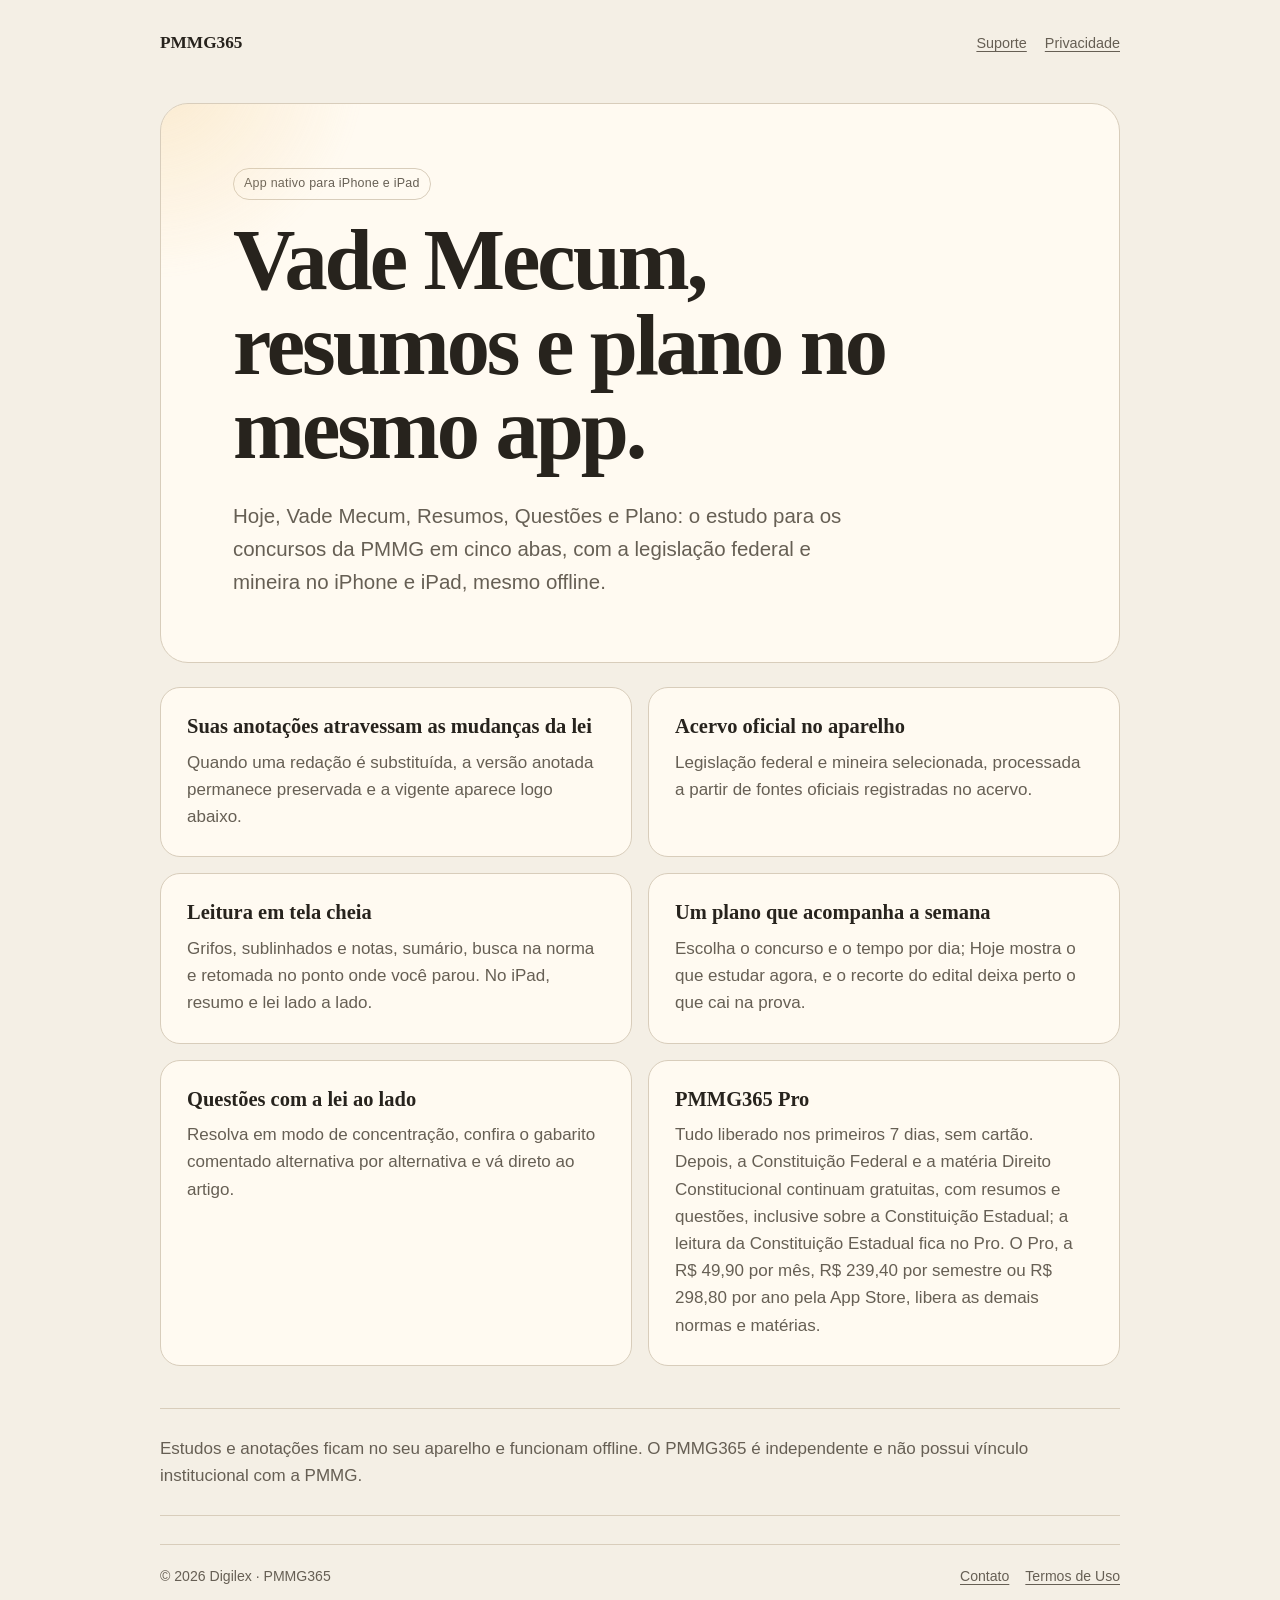
==== index.html @ 2e7dc89c "Publica páginas de suporte e privacidade" ====
<!DOCTYPE html>
<html lang="pt-BR">
<head>
  <meta charset="utf-8">
  <meta name="viewport" content="width=device-width, initial-scale=1">
  <meta name="description" content="PMMG365: plano de estudos para concursos da PMMG e leitura offline de legislação federal e mineira, no iPhone e no iPad.">
  <meta name="theme-color" content="#f4efe5" media="(prefers-color-scheme: light)">
  <meta name="theme-color" content="#1d1c1a" media="(prefers-color-scheme: dark)">
  <title>PMMG365 — Vade Mecum, resumos e plano</title>
  <link rel="stylesheet" href="styles.css">
  <style>
    :root {
      color-scheme: light dark;
      --texto:#27231d; --suave:#665f54; --fundo:#f4efe5; --superficie:#fffaf1;
      --linha:#d8cdbb; --acento:#665436; --brilho:#f3d39b;
    }
    @media (prefers-color-scheme: dark) {
      :root {
        --texto:#eee8dc; --suave:#b8afa1; --fundo:#1d1c1a; --superficie:#262420;
        --linha:#49443b; --acento:#dbc69f; --brilho:#7a6644;
      }
    }
    * { box-sizing:border-box; }
    html { -webkit-text-size-adjust:100%; }
    body {
      margin:0; background:var(--fundo); color:var(--texto);
      font:17px/1.6 -apple-system,BlinkMacSystemFont,"Segoe UI",sans-serif;
    }
    a { color:inherit; text-underline-offset:3px; }
    main { width:min(100% - 40px, 960px); margin:0 auto; padding:32px 0 72px; }
    nav { display:flex; align-items:center; justify-content:space-between; gap:20px; }
    .marca { font:600 1.08rem/1.2 ui-serif,Georgia,serif; text-decoration:none; }
    nav div { display:flex; gap:18px; font-size:.9rem; color:var(--suave); }
    .hero {
      position:relative; overflow:hidden; margin:48px 0 24px; padding:64px clamp(24px,6vw,72px);
      border:1px solid var(--linha); border-radius:28px; background:var(--superficie);
    }
    .hero::before {
      content:""; position:absolute; width:440px; height:440px; left:-230px; top:-260px;
      border-radius:50%; background:radial-gradient(circle,var(--brilho),transparent 68%);
      opacity:.42; filter:blur(8px); pointer-events:none;
    }
    .status {
      display:inline-block; margin:0 0 18px; padding:5px 10px; border:1px solid var(--linha);
      border-radius:999px; color:var(--suave); font-size:.78rem; letter-spacing:.02em;
    }
    h1 { position:relative; max-width:760px; margin:0; font:600 clamp(2.6rem,7vw,5.4rem)/.98 ui-serif,Georgia,serif; letter-spacing:-.035em; }
    .hero p { position:relative; max-width:650px; margin:28px 0 0; color:var(--suave); font-size:clamp(1.05rem,2vw,1.28rem); }
    .grade { display:grid; grid-template-columns:repeat(2,minmax(0,1fr)); gap:16px; }
    article { padding:26px; border:1px solid var(--linha); border-radius:20px; background:var(--superficie); }
    h2 { margin:0 0 9px; font:600 1.28rem/1.25 ui-serif,Georgia,serif; }
    article p { margin:0; color:var(--suave); }
    .nota { margin:42px 0 0; padding:26px 0; border-block:1px solid var(--linha); color:var(--suave); }
    footer { display:flex; justify-content:space-between; gap:24px; margin-top:28px; color:var(--suave); font-size:.88rem; }
    footer div { display:flex; flex-wrap:wrap; gap:16px; }
    @media (max-width:680px) {
      nav { align-items:flex-start; }
      nav div { flex-direction:column; gap:6px; text-align:right; }
      .hero { margin-top:30px; padding-block:46px; border-radius:22px; }
      .grade { grid-template-columns:1fr; }
      footer { flex-direction:column; }
    }
  </style>
</head>
<body>
<main>
  <nav aria-label="Navegação principal">
    <a class="marca" href="./">PMMG365</a>
    <div>
      <a href="suporte.html">Suporte</a>
      <a href="politica-privacidade.html">Privacidade</a>
    </div>
  </nav>

  <section class="hero">
    <span class="status">App nativo para iPhone e iPad</span>
    <h1>Vade Mecum, resumos e plano no mesmo app.</h1>
    <p>Hoje, Vade Mecum, Resumos, Questões e Plano: o estudo para os concursos da PMMG em cinco abas, com a legislação federal e mineira no iPhone e iPad, mesmo offline.</p>
  </section>

  <section class="grade" aria-label="Recursos principais">
    <article>
      <h2>Suas anotações atravessam as mudanças da lei</h2>
      <p>Quando uma redação é substituída, a versão anotada permanece preservada e a vigente aparece logo abaixo.</p>
    </article>
    <article>
      <h2>Acervo oficial no aparelho</h2>
      <p>Legislação federal e mineira selecionada, processada a partir de fontes oficiais registradas no acervo.</p>
    </article>
    <article>
      <h2>Leitura em tela cheia</h2>
      <p>Grifos, sublinhados e notas, sumário, busca na norma e retomada no ponto onde você parou. No iPad, resumo e lei lado a lado.</p>
    </article>
    <article>
      <h2>Um plano que acompanha a semana</h2>
      <p>Escolha o concurso e o tempo por dia; Hoje mostra o que estudar agora, e o recorte do edital deixa perto o que cai na prova.</p>
    </article>
    <article>
      <h2>Questões com a lei ao lado</h2>
      <p>Resolva em modo de concentração, confira o gabarito comentado alternativa por alternativa e vá direto ao artigo.</p>
    </article>
    <article>
      <h2>PMMG365 Pro</h2>
      <p>Tudo liberado nos primeiros 7 dias, sem cartão. Depois, a Constituição Federal e a matéria Direito Constitucional continuam gratuitas, com resumos e questões, inclusive sobre a Constituição Estadual; a leitura da Constituição Estadual fica no Pro. O Pro, a R$ 49,90 por mês, R$ 239,40 por semestre ou R$ 298,80 por ano pela App Store, libera as demais normas e matérias.</p>
    </article>
  </section>

  <p class="nota">Estudos e anotações ficam no seu aparelho e funcionam offline. O PMMG365 é independente e não possui vínculo institucional com a PMMG.</p>

  <footer>
    <span>© 2026 Digilex · PMMG365</span>
    <div>
      <a href="mailto:digilex365@gmail.com">Contato</a>
      <a href="https://www.apple.com/legal/internet-services/itunes/dev/stdeula/">Termos de Uso</a>
    </div>
  </footer>
</main>
</body>
</html>
---- styles.css ----
:root {
  color-scheme: light dark;
  --texto:#27231d;
  --suave:#665f54;
  --fundo:#f4efe5;
  --superficie:#fffaf1;
  --linha:#d8cdbb;
  --link:#5a472a;
  --brilho:#f3d39b;
}

@media (prefers-color-scheme: dark) {
  :root {
    --texto:#eee8dc;
    --suave:#b8afa1;
    --fundo:#1d1c1a;
    --superficie:#262420;
    --linha:#49443b;
    --link:#dbc69f;
    --brilho:#7a6644;
  }
}

* { box-sizing:border-box; }
html { -webkit-text-size-adjust:100%; }
body {
  margin:0;
  background:var(--fundo);
  color:var(--texto);
  font:17px/1.65 -apple-system,BlinkMacSystemFont,"Segoe UI",sans-serif;
}
a { color:var(--link); text-underline-offset:3px; }
main { width:min(100% - 40px,960px); margin:0 auto; padding:32px 0 72px; }
main.documento { width:min(100% - 40px,720px); }
nav { display:flex; align-items:center; justify-content:space-between; gap:20px; }
.marca {
  color:var(--texto);
  font:600 1.08rem/1.2 ui-serif,Georgia,serif;
  text-decoration:none;
}
nav div { display:flex; gap:18px; font-size:.9rem; color:var(--suave); }
nav a[aria-current="page"] { color:var(--texto); text-decoration-thickness:2px; }
header { margin-top:44px; border-bottom:1px solid var(--linha); padding-bottom:20px; }
h1 { margin:0 0 6px; font:600 2rem/1.16 ui-serif,Georgia,serif; letter-spacing:-.02em; }
h2 { margin:34px 0 10px; font:600 1.25rem/1.25 ui-serif,Georgia,serif; }
p { margin:0 0 14px; }
ul, ol { margin:0 0 16px; padding-left:24px; }
li { margin-bottom:8px; }
.app, footer { color:var(--suave); }
.resumo {
  position:relative;
  overflow:hidden;
  margin:24px 0;
  padding:20px 22px;
  border:1px solid var(--linha);
  border-radius:16px;
  background:var(--superficie);
}
.resumo::before {
  content:"";
  position:absolute;
  width:180px;
  height:180px;
  left:-110px;
  top:-125px;
  border-radius:50%;
  background:radial-gradient(circle,var(--brilho),transparent 70%);
  opacity:.28;
  pointer-events:none;
}
.resumo p { position:relative; }
footer { margin-top:46px; padding-top:20px; border-top:1px solid var(--linha); font-size:.9rem; }

@media (max-width:680px) {
  nav { align-items:flex-start; }
  nav div { flex-direction:column; gap:6px; text-align:right; }
}
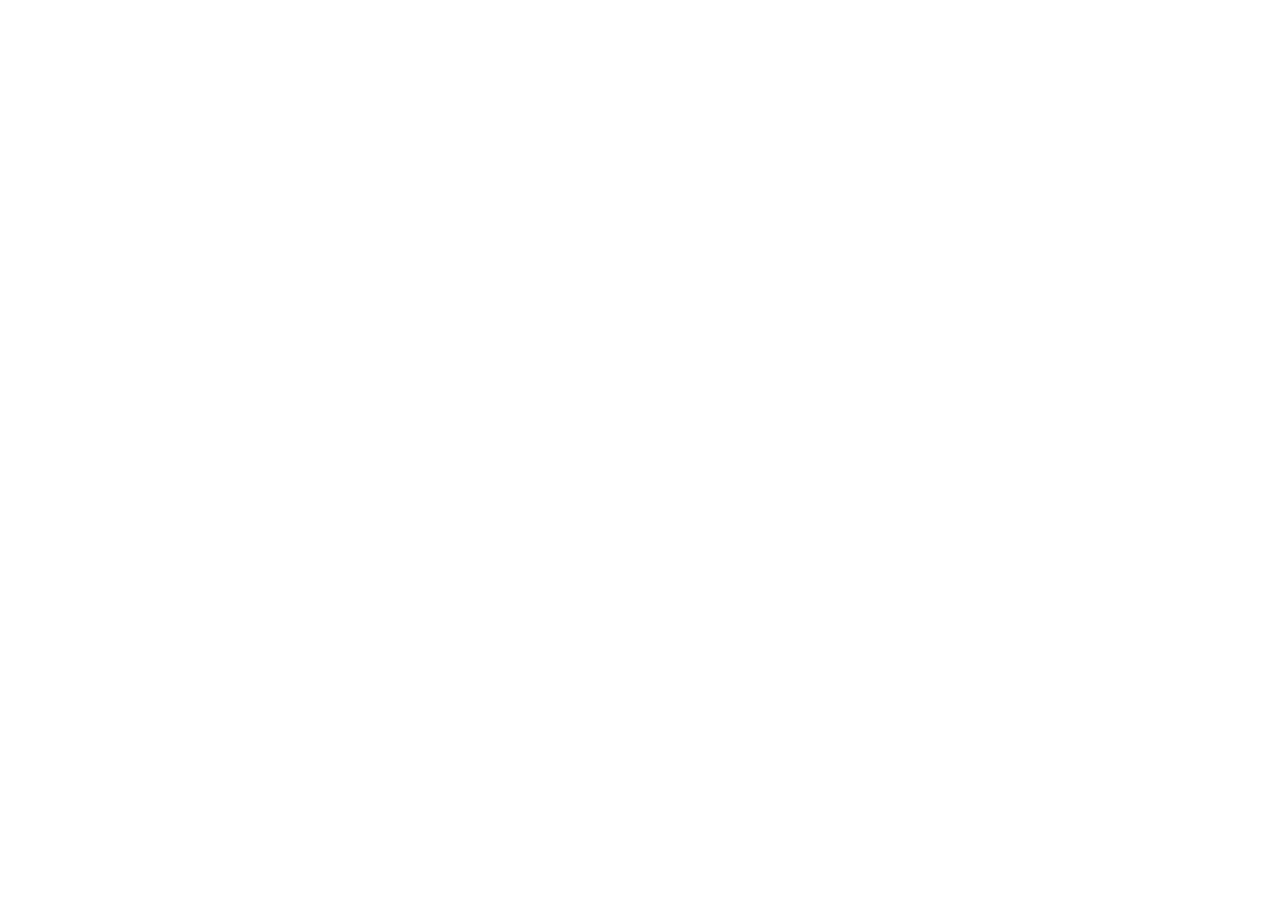
==== commit e0adfad6: "Redireciona as páginas para o domínio oficial www.pmmg365.com.br (meta refresh e canonical)" ====
--- a/index.html
+++ b/index.html
@@ -1,119 +1,14 @@
-<!DOCTYPE html>
+<!doctype html>
 <html lang="pt-BR">
 <head>
   <meta charset="utf-8">
   <meta name="viewport" content="width=device-width, initial-scale=1">
-  <meta name="description" content="PMMG365: plano de estudos para concursos da PMMG e leitura offline de legislação federal e mineira, no iPhone e no iPad.">
-  <meta name="theme-color" content="#f4efe5" media="(prefers-color-scheme: light)">
-  <meta name="theme-color" content="#1d1c1a" media="(prefers-color-scheme: dark)">
-  <title>PMMG365 — Vade Mecum, resumos e plano</title>
-  <link rel="stylesheet" href="styles.css">
-  <style>
-    :root {
-      color-scheme: light dark;
-      --texto:#27231d; --suave:#665f54; --fundo:#f4efe5; --superficie:#fffaf1;
-      --linha:#d8cdbb; --acento:#665436; --brilho:#f3d39b;
-    }
-    @media (prefers-color-scheme: dark) {
-      :root {
-        --texto:#eee8dc; --suave:#b8afa1; --fundo:#1d1c1a; --superficie:#262420;
-        --linha:#49443b; --acento:#dbc69f; --brilho:#7a6644;
-      }
-    }
-    * { box-sizing:border-box; }
-    html { -webkit-text-size-adjust:100%; }
-    body {
-      margin:0; background:var(--fundo); color:var(--texto);
-      font:17px/1.6 -apple-system,BlinkMacSystemFont,"Segoe UI",sans-serif;
-    }
-    a { color:inherit; text-underline-offset:3px; }
-    main { width:min(100% - 40px, 960px); margin:0 auto; padding:32px 0 72px; }
-    nav { display:flex; align-items:center; justify-content:space-between; gap:20px; }
-    .marca { font:600 1.08rem/1.2 ui-serif,Georgia,serif; text-decoration:none; }
-    nav div { display:flex; gap:18px; font-size:.9rem; color:var(--suave); }
-    .hero {
-      position:relative; overflow:hidden; margin:48px 0 24px; padding:64px clamp(24px,6vw,72px);
-      border:1px solid var(--linha); border-radius:28px; background:var(--superficie);
-    }
-    .hero::before {
-      content:""; position:absolute; width:440px; height:440px; left:-230px; top:-260px;
-      border-radius:50%; background:radial-gradient(circle,var(--brilho),transparent 68%);
-      opacity:.42; filter:blur(8px); pointer-events:none;
-    }
-    .status {
-      display:inline-block; margin:0 0 18px; padding:5px 10px; border:1px solid var(--linha);
-      border-radius:999px; color:var(--suave); font-size:.78rem; letter-spacing:.02em;
-    }
-    h1 { position:relative; max-width:760px; margin:0; font:600 clamp(2.6rem,7vw,5.4rem)/.98 ui-serif,Georgia,serif; letter-spacing:-.035em; }
-    .hero p { position:relative; max-width:650px; margin:28px 0 0; color:var(--suave); font-size:clamp(1.05rem,2vw,1.28rem); }
-    .grade { display:grid; grid-template-columns:repeat(2,minmax(0,1fr)); gap:16px; }
-    article { padding:26px; border:1px solid var(--linha); border-radius:20px; background:var(--superficie); }
-    h2 { margin:0 0 9px; font:600 1.28rem/1.25 ui-serif,Georgia,serif; }
-    article p { margin:0; color:var(--suave); }
-    .nota { margin:42px 0 0; padding:26px 0; border-block:1px solid var(--linha); color:var(--suave); }
-    footer { display:flex; justify-content:space-between; gap:24px; margin-top:28px; color:var(--suave); font-size:.88rem; }
-    footer div { display:flex; flex-wrap:wrap; gap:16px; }
-    @media (max-width:680px) {
-      nav { align-items:flex-start; }
-      nav div { flex-direction:column; gap:6px; text-align:right; }
-      .hero { margin-top:30px; padding-block:46px; border-radius:22px; }
-      .grade { grid-template-columns:1fr; }
-      footer { flex-direction:column; }
-    }
-  </style>
+  <title>Início — PMMG365</title>
+  <link rel="canonical" href="https://www.pmmg365.com.br/">
+  <meta http-equiv="refresh" content="0; url=https://www.pmmg365.com.br/">
+  <script>location.replace("https://www.pmmg365.com.br/" + location.hash);</script>
 </head>
 <body>
-<main>
-  <nav aria-label="Navegação principal">
-    <a class="marca" href="./">PMMG365</a>
-    <div>
-      <a href="suporte.html">Suporte</a>
-      <a href="politica-privacidade.html">Privacidade</a>
-    </div>
-  </nav>
-
-  <section class="hero">
-    <span class="status">App nativo para iPhone e iPad</span>
-    <h1>Vade Mecum, resumos e plano no mesmo app.</h1>
-    <p>Hoje, Vade Mecum, Resumos, Questões e Plano: o estudo para os concursos da PMMG em cinco abas, com a legislação federal e mineira no iPhone e iPad, mesmo offline.</p>
-  </section>
-
-  <section class="grade" aria-label="Recursos principais">
-    <article>
-      <h2>Suas anotações atravessam as mudanças da lei</h2>
-      <p>Quando uma redação é substituída, a versão anotada permanece preservada e a vigente aparece logo abaixo.</p>
-    </article>
-    <article>
-      <h2>Acervo oficial no aparelho</h2>
-      <p>Legislação federal e mineira selecionada, processada a partir de fontes oficiais registradas no acervo.</p>
-    </article>
-    <article>
-      <h2>Leitura em tela cheia</h2>
-      <p>Grifos, sublinhados e notas, sumário, busca na norma e retomada no ponto onde você parou. No iPad, resumo e lei lado a lado.</p>
-    </article>
-    <article>
-      <h2>Um plano que acompanha a semana</h2>
-      <p>Escolha o concurso e o tempo por dia; Hoje mostra o que estudar agora, e o recorte do edital deixa perto o que cai na prova.</p>
-    </article>
-    <article>
-      <h2>Questões com a lei ao lado</h2>
-      <p>Resolva em modo de concentração, confira o gabarito comentado alternativa por alternativa e vá direto ao artigo.</p>
-    </article>
-    <article>
-      <h2>PMMG365 Pro</h2>
-      <p>Tudo liberado nos primeiros 7 dias, sem cartão. Depois, a Constituição Federal e a matéria Direito Constitucional continuam gratuitas, com resumos e questões, inclusive sobre a Constituição Estadual; a leitura da Constituição Estadual fica no Pro. O Pro, a R$ 49,90 por mês, R$ 239,40 por semestre ou R$ 298,80 por ano pela App Store, libera as demais normas e matérias.</p>
-    </article>
-  </section>
-
-  <p class="nota">Estudos e anotações ficam no seu aparelho e funcionam offline. O PMMG365 é independente e não possui vínculo institucional com a PMMG.</p>
-
-  <footer>
-    <span>© 2026 Digilex · PMMG365</span>
-    <div>
-      <a href="mailto:digilex365@gmail.com">Contato</a>
-      <a href="https://www.apple.com/legal/internet-services/itunes/dev/stdeula/">Termos de Uso</a>
-    </div>
-  </footer>
-</main>
+  <p>Esta página mudou para <a href="https://www.pmmg365.com.br/">https://www.pmmg365.com.br/</a>.</p>
 </body>
 </html>
